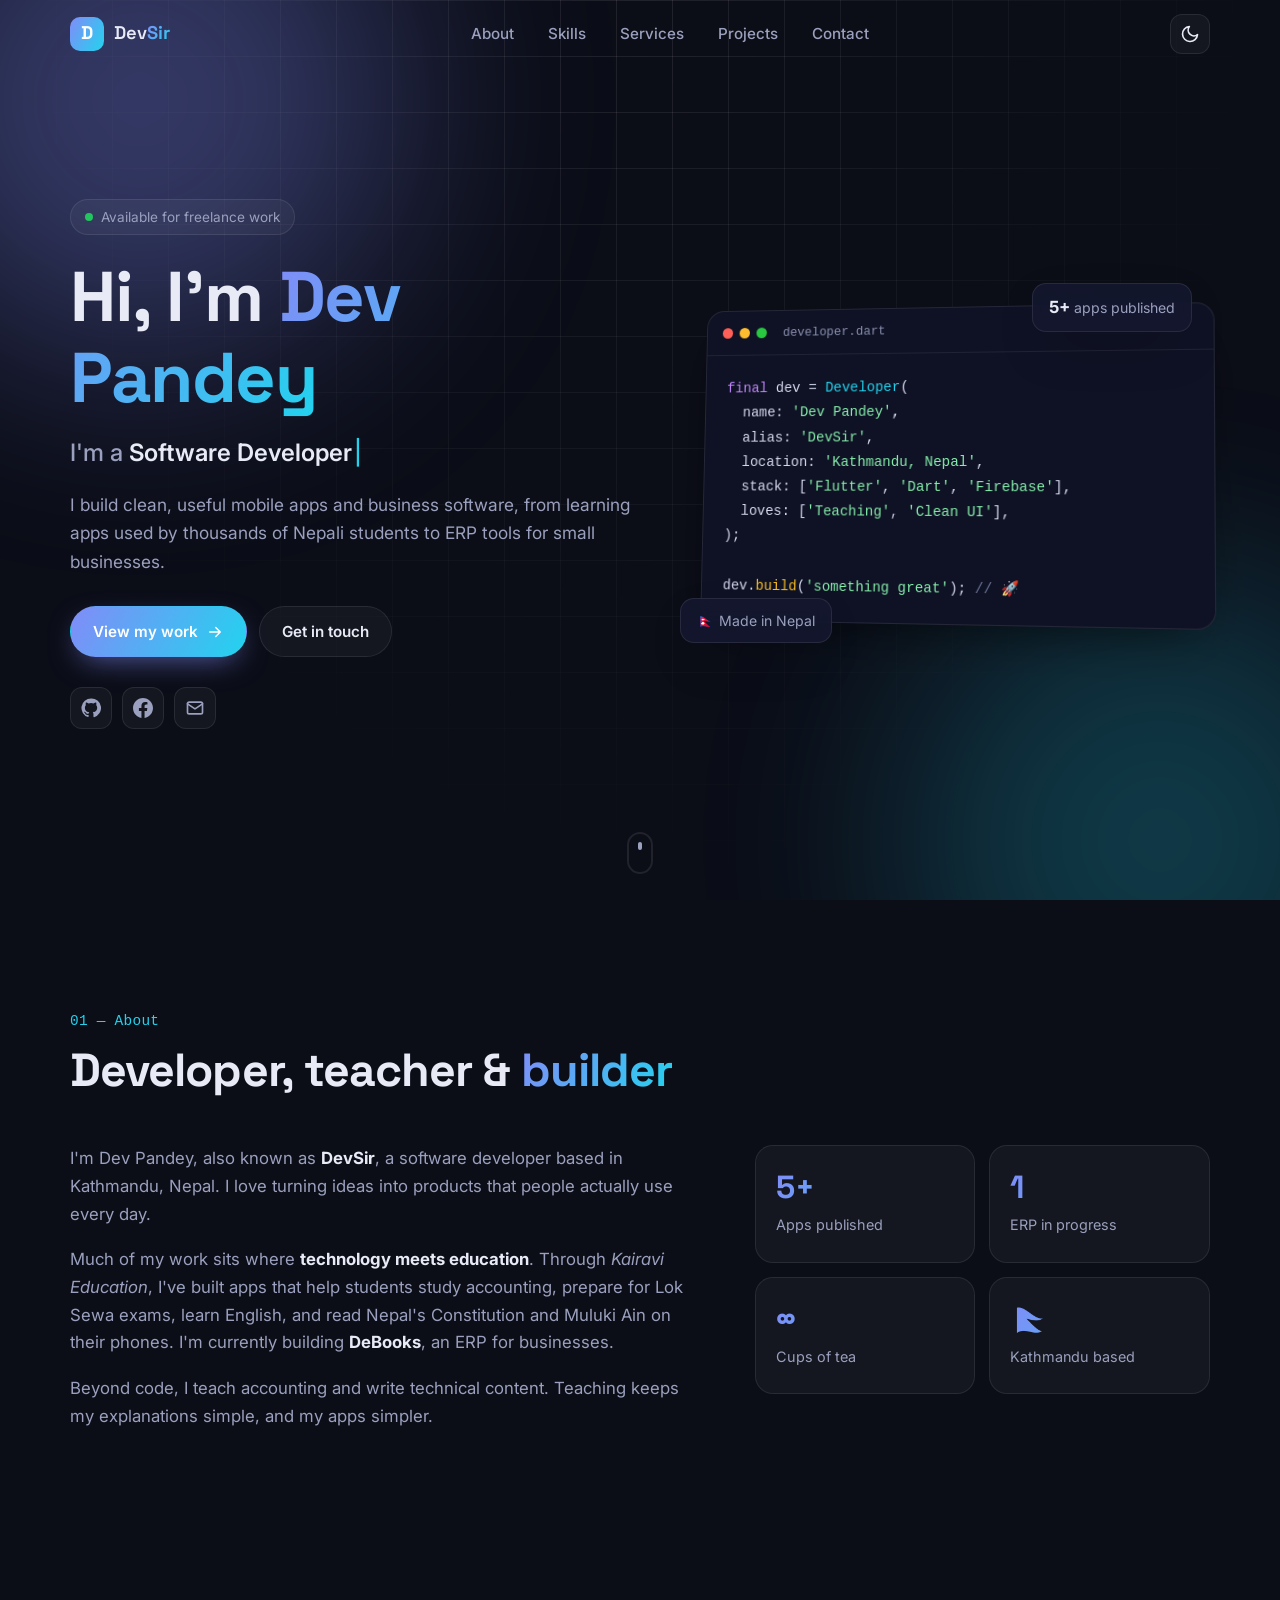
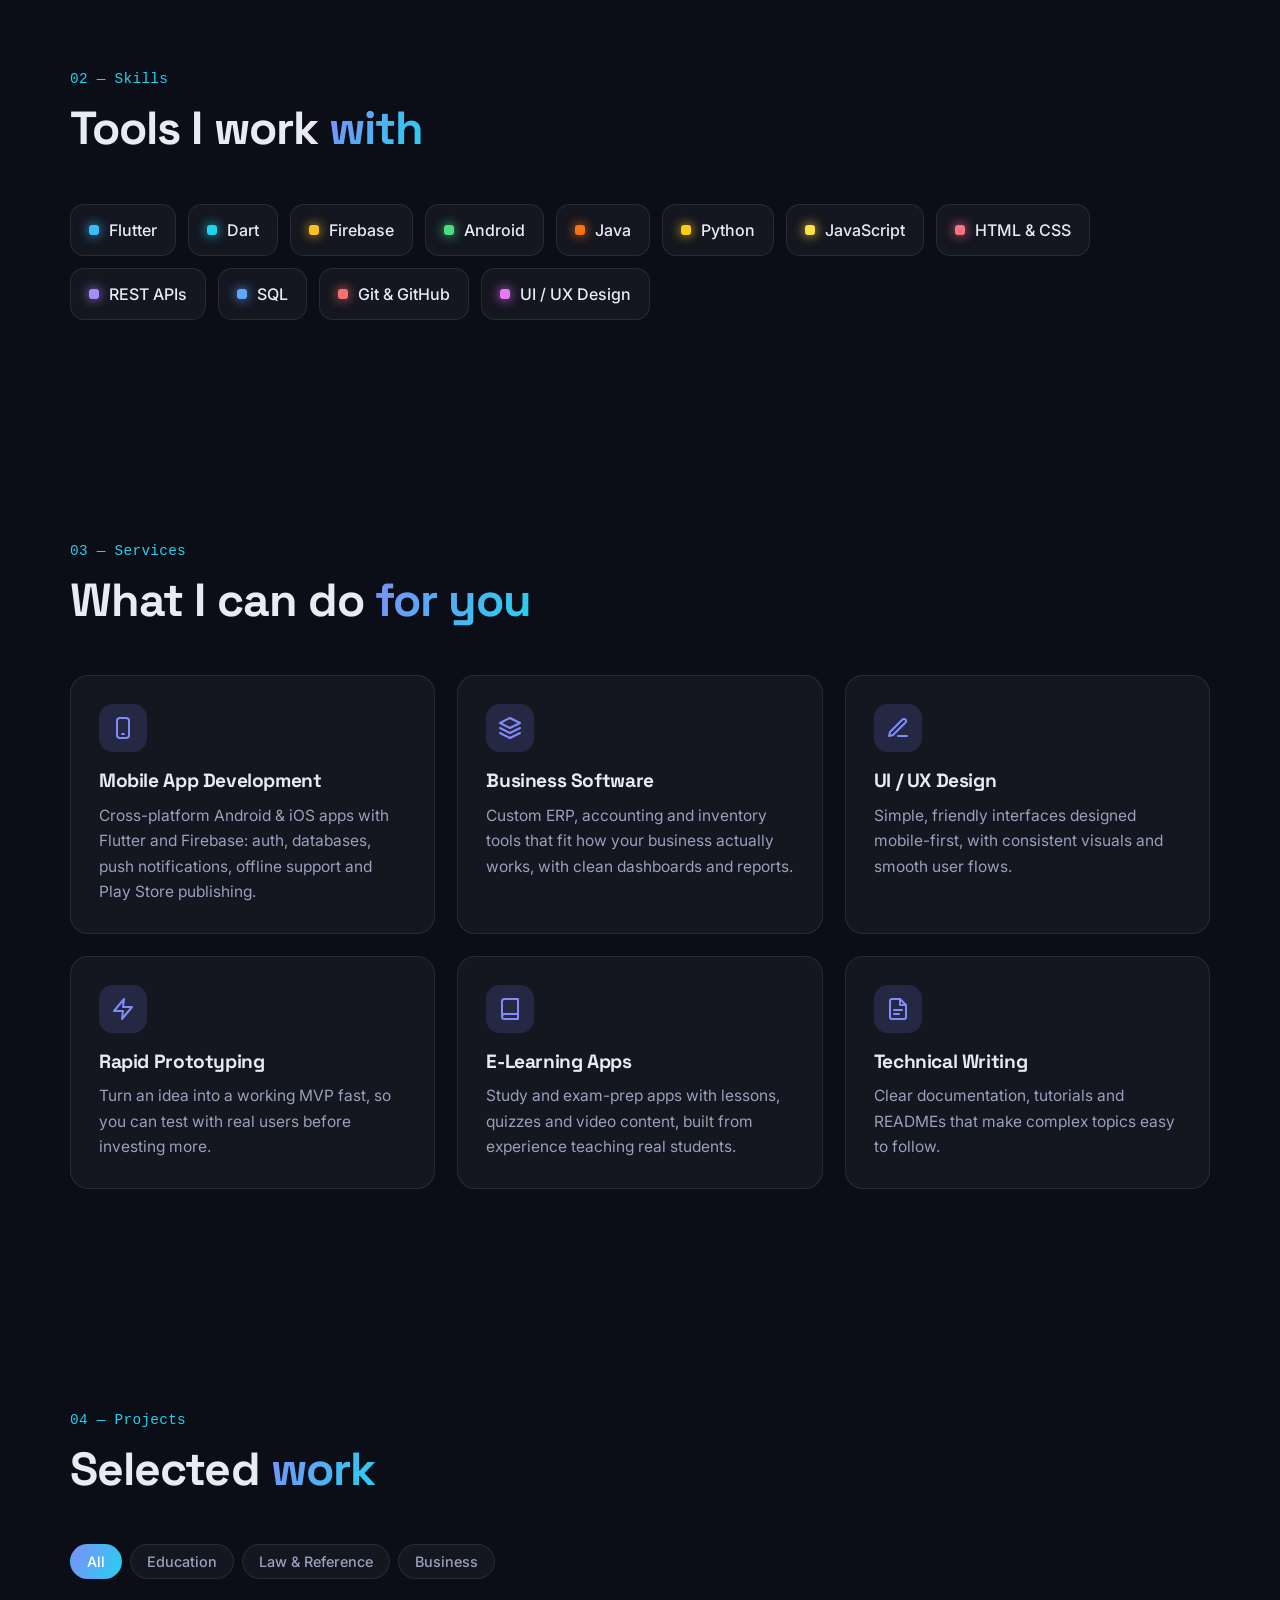
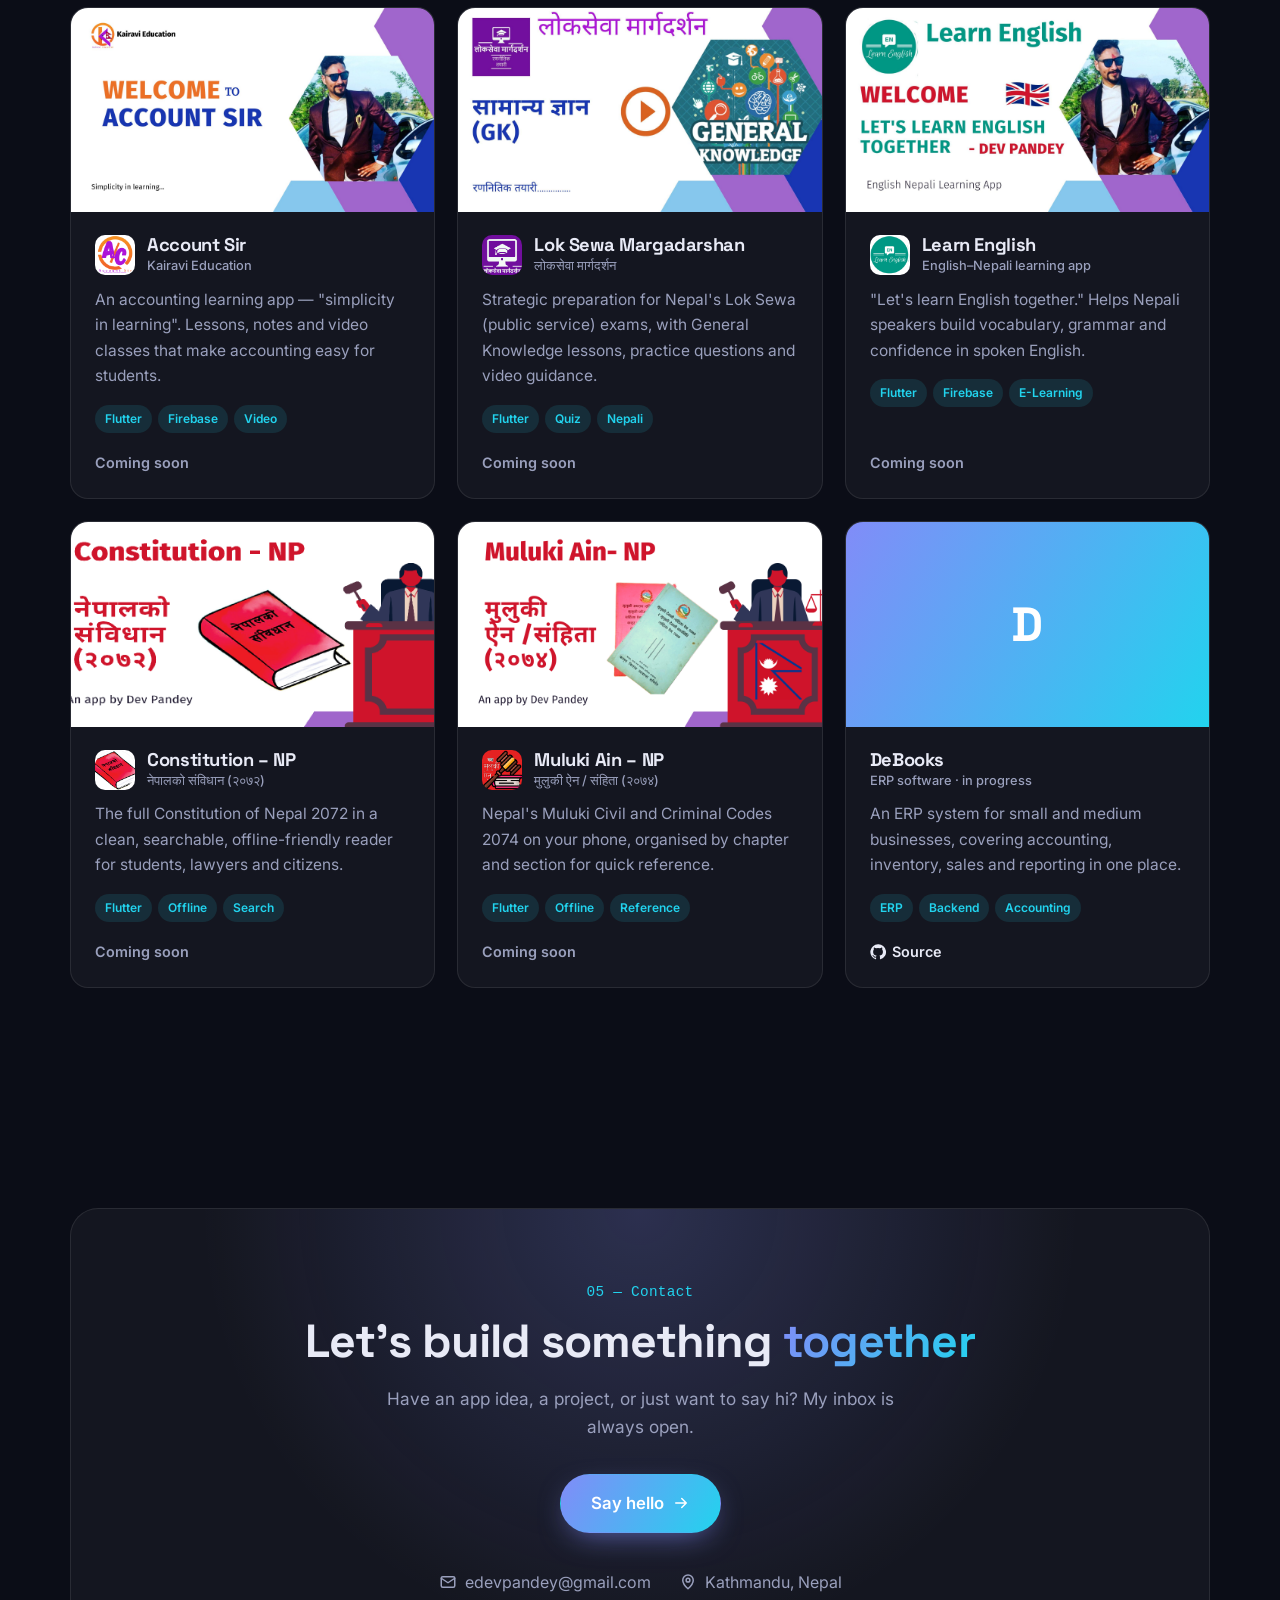
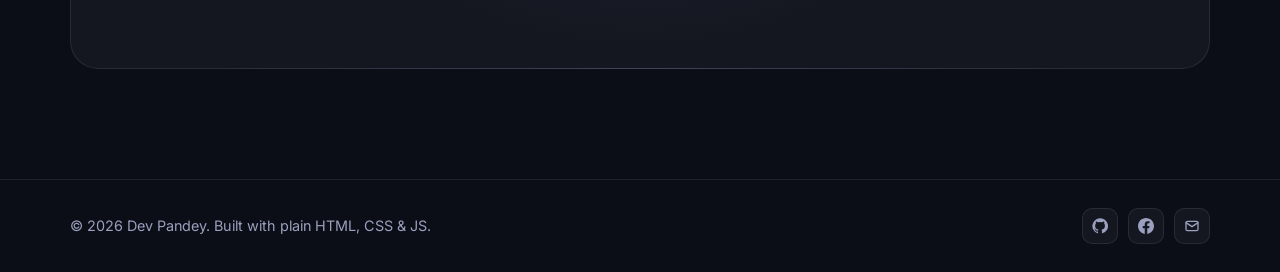
==== index.html @ 9f8f261c "Add portfolio website (plain HTML/CSS/JS) Co-Authored-By: Claude Opus 5.5 <noreply@anthropic.com>" ====
<!doctype html>
<html lang="en" data-theme="dark">
<head>
  <meta charset="utf-8" />
  <meta name="viewport" content="width=device-width, initial-scale=1" />
  <title>Dev Pandey — Software Developer</title>
  <meta name="description" content="Dev Pandey (DevSir) — software developer from Kathmandu, Nepal. Building mobile apps for Nepali learners and business software." />
  <meta name="author" content="Dev Pandey" />
  <meta name="theme-color" content="#0b0d17" />
  <meta property="og:type" content="website" />
  <meta property="og:title" content="Dev Pandey — Software Developer" />
  <meta property="og:description" content="Mobile apps, business software and learning tools built in Nepal." />
  <meta property="og:url" content="https://edevpandey.github.io/dev/" />
  <meta property="og:image" content="https://edevpandey.github.io/dev/assets/img/welcome_english.jpg" />
  <meta name="twitter:card" content="summary_large_image" />
  <link rel="icon" href="assets/img/favicon.svg" type="image/svg+xml" />
  <link rel="preconnect" href="https://fonts.googleapis.com" />
  <link rel="preconnect" href="https://fonts.gstatic.com" crossorigin />
  <link href="https://fonts.googleapis.com/css2?family=Inter:wght@400;500;600;700&family=Space+Grotesk:wght@500;600;700&display=swap" rel="stylesheet" />
  <link rel="stylesheet" href="css/style.css" />
  <script>
    document.documentElement.classList.add('js');
    try { var t = localStorage.getItem('theme'); if (t) document.documentElement.setAttribute('data-theme', t); } catch (e) {}
  </script>
</head>
<body>
  <div class="bg" aria-hidden="true"><span class="blob b1"></span><span class="blob b2"></span><span class="grid"></span></div>

  <header class="nav" id="nav">
    <div class="container nav-inner">
      <a href="#home" class="logo" aria-label="Home"><span class="logo-mark">D</span><span>Dev<b>Sir</b></span></a>
      <nav class="nav-links" id="navLinks" aria-label="Primary">
        <a href="#about">About</a>
        <a href="#skills">Skills</a>
        <a href="#services">Services</a>
        <a href="#projects">Projects</a>
        <a href="#contact">Contact</a>
      </nav>
      <div class="nav-actions">
        <button class="icon-btn" id="themeToggle" aria-label="Toggle colour theme">
          <svg class="i-sun" viewBox="0 0 24 24" width="20" height="20" fill="none" stroke="currentColor" stroke-width="2" stroke-linecap="round"><circle cx="12" cy="12" r="4"/><path d="M12 2v2M12 20v2M4.9 4.9l1.4 1.4M17.7 17.7l1.4 1.4M2 12h2M20 12h2M4.9 19.1l1.4-1.4M17.7 6.3l1.4-1.4"/></svg>
          <svg class="i-moon" viewBox="0 0 24 24" width="20" height="20" fill="none" stroke="currentColor" stroke-width="2" stroke-linecap="round" stroke-linejoin="round"><path d="M21 12.8A9 9 0 1 1 11.2 3a7 7 0 0 0 9.8 9.8z"/></svg>
        </button>
        <button class="icon-btn menu-btn" id="menuBtn" aria-label="Open menu" aria-expanded="false" aria-controls="navLinks">
          <span></span><span></span><span></span>
        </button>
      </div>
    </div>
  </header>

  <main>
    <!-- HERO -->
    <section class="hero" id="home">
      <div class="container hero-inner">
        <div class="hero-text">
          <p class="eyebrow"><span class="dot"></span> Available for freelance work</p>
          <h1>Hi, I'm <span class="grad">Dev Pandey</span></h1>
          <p class="role">I'm a <span id="typed" class="typed"></span><span class="caret" aria-hidden="true">|</span></p>
          <p class="lead">I build clean, useful mobile apps and business software, from learning apps used by thousands of Nepali students to ERP tools for small businesses.</p>
          <div class="cta">
            <a href="#projects" class="btn btn-primary">View my work
              <svg viewBox="0 0 24 24" width="18" height="18" fill="none" stroke="currentColor" stroke-width="2" stroke-linecap="round" stroke-linejoin="round"><path d="M5 12h14M13 6l6 6-6 6"/></svg>
            </a>
            <a href="#contact" class="btn btn-ghost">Get in touch</a>
          </div>
          <div class="socials" id="heroSocials"></div>
        </div>

        <div class="hero-card reveal" aria-hidden="true">
          <div class="code-window">
            <div class="code-bar"><i></i><i></i><i></i><span>developer.dart</span></div>
<pre><code><span class="k">final</span> dev = <span class="t">Developer</span>(
  name: <span class="s">'Dev Pandey'</span>,
  alias: <span class="s">'DevSir'</span>,
  location: <span class="s">'Kathmandu, Nepal'</span>,
  stack: [<span class="s">'Flutter'</span>, <span class="s">'Dart'</span>, <span class="s">'Firebase'</span>],
  loves: [<span class="s">'Teaching'</span>, <span class="s">'Clean UI'</span>],
);

dev.<span class="f">build</span>(<span class="s">'something great'</span>); <span class="c">// 🚀</span></code></pre>
          </div>
          <div class="float-chip fc1"><b>5+</b> apps published</div>
          <div class="float-chip fc2">🇳🇵 Made in Nepal</div>
        </div>
      </div>
      <a href="#about" class="scroll-hint" aria-label="Scroll to About"><span></span></a>
    </section>

    <!-- ABOUT -->
    <section class="section" id="about">
      <div class="container about">
        <div class="section-head reveal">
          <p class="kicker">01 — About</p>
          <h2>Developer, teacher &amp; <span class="grad">builder</span></h2>
        </div>
        <div class="about-grid">
          <div class="about-text reveal">
            <p>I'm Dev Pandey, also known as <strong>DevSir</strong>, a software developer based in Kathmandu, Nepal. I love turning ideas into products that people actually use every day.</p>
            <p>Much of my work sits where <strong>technology meets education</strong>. Through <em>Kairavi Education</em>, I've built apps that help students study accounting, prepare for Lok Sewa exams, learn English, and read Nepal's Constitution and Muluki Ain on their phones. I'm currently building <strong>DeBooks</strong>, an ERP for businesses.</p>
            <p>Beyond code, I teach accounting and write technical content. Teaching keeps my explanations simple, and my apps simpler.</p>
          </div>
          <div class="stats reveal">
            <div class="stat"><b>5+</b><span>Apps published</span></div>
            <div class="stat"><b>1</b><span>ERP in progress</span></div>
            <div class="stat"><b>∞</b><span>Cups of tea</span></div>
            <div class="stat"><b>🇳🇵</b><span>Kathmandu based</span></div>
          </div>
        </div>
      </div>
    </section>

    <!-- SKILLS -->
    <section class="section" id="skills">
      <div class="container">
        <div class="section-head reveal">
          <p class="kicker">02 — Skills</p>
          <h2>Tools I work <span class="grad">with</span></h2>
        </div>
        <div class="skills reveal" id="skillsList"></div>
      </div>
    </section>

    <!-- SERVICES -->
    <section class="section" id="services">
      <div class="container">
        <div class="section-head reveal">
          <p class="kicker">03 — Services</p>
          <h2>What I can do <span class="grad">for you</span></h2>
        </div>
        <div class="cards cards-3" id="servicesList"></div>
      </div>
    </section>

    <!-- PROJECTS -->
    <section class="section" id="projects">
      <div class="container">
        <div class="section-head reveal">
          <p class="kicker">04 — Projects</p>
          <h2>Selected <span class="grad">work</span></h2>
        </div>
        <div class="filters reveal" id="filters" role="tablist" aria-label="Filter projects"></div>
        <div class="cards cards-projects" id="projectsList"></div>
      </div>
    </section>

    <!-- CONTACT -->
    <section class="section" id="contact">
      <div class="container">
        <div class="contact-card reveal">
          <p class="kicker">05 — Contact</p>
          <h2>Let's build something <span class="grad">together</span></h2>
          <p class="lead">Have an app idea, a project, or just want to say hi? My inbox is always open.</p>
          <a class="btn btn-primary btn-lg" id="mailBtn" href="#">Say hello
            <svg viewBox="0 0 24 24" width="18" height="18" fill="none" stroke="currentColor" stroke-width="2" stroke-linecap="round" stroke-linejoin="round"><path d="M5 12h14M13 6l6 6-6 6"/></svg>
          </a>
          <div class="contact-meta" id="contactMeta"></div>
        </div>
      </div>
    </section>
  </main>

  <footer class="footer">
    <div class="container footer-inner">
      <p>© <span id="year"></span> Dev Pandey. Built with plain HTML, CSS &amp; JS.</p>
      <div class="socials small" id="footerSocials"></div>
    </div>
  </footer>

  <script src="js/main.js"></script>
</body>
</html>
---- css/style.css ----
/* ============ Theme tokens ============ */
:root {
  --bg: #0b0d17;
  --bg-2: #11142a;
  --surface: rgba(255, 255, 255, 0.04);
  --surface-2: rgba(255, 255, 255, 0.07);
  --border: rgba(255, 255, 255, 0.09);
  --text: #e8eaf6;
  --muted: #9aa0bd;
  --accent-1: #818cf8;
  --accent-2: #22d3ee;
  --accent-3: #c084fc;
  --grad: linear-gradient(120deg, var(--accent-1), var(--accent-2));
  --shadow: 0 20px 50px -20px rgba(0, 0, 0, 0.6);
  --radius: 18px;
  --nav-h: 68px;
  --code-bg: #0f1224;
  color-scheme: dark;
}
:root[data-theme="light"] {
  --bg: #f6f7fb;
  --bg-2: #ffffff;
  --surface: rgba(255, 255, 255, 0.75);
  --surface-2: #ffffff;
  --border: rgba(15, 23, 42, 0.09);
  --text: #141729;
  --muted: #5b6180;
  --accent-1: #5b5bf0;
  --accent-2: #0891b2;
  --accent-3: #9333ea;
  --shadow: 0 20px 45px -25px rgba(30, 41, 99, 0.35);
  --code-bg: #141729;
  color-scheme: light;
}

/* ============ Base ============ */
*, *::before, *::after { box-sizing: border-box; }
html { scroll-behavior: smooth; scroll-padding-top: var(--nav-h); }
body {
  margin: 0;
  font-family: "Inter", system-ui, -apple-system, "Segoe UI", sans-serif;
  background: var(--bg);
  color: var(--text);
  line-height: 1.65;
  -webkit-font-smoothing: antialiased;
  overflow-x: hidden;
  transition: background-color .3s, color .3s;
}
h1, h2, h3 { font-family: "Space Grotesk", "Inter", sans-serif; line-height: 1.15; margin: 0; letter-spacing: -0.02em; }
a { color: inherit; text-decoration: none; }
img { max-width: 100%; display: block; }
:focus-visible { outline: 2px solid var(--accent-2); outline-offset: 3px; border-radius: 6px; }
.container { width: min(1140px, 100% - 32px); margin-inline: auto; }
.grad { background: var(--grad); -webkit-background-clip: text; background-clip: text; color: transparent; }

/* ============ Background ============ */
.bg { position: fixed; inset: 0; z-index: -1; overflow: hidden; pointer-events: none; }
.blob { position: absolute; width: 520px; height: 520px; border-radius: 50%; filter: blur(110px); opacity: .35; animation: float 18s ease-in-out infinite alternate; }
.b1 { background: var(--accent-1); top: -160px; left: -120px; }
.b2 { background: var(--accent-2); bottom: -200px; right: -140px; animation-delay: -9s; opacity: .22; }
:root[data-theme="light"] .blob { opacity: .18; }
.grid {
  position: absolute; inset: 0;
  background-image: linear-gradient(var(--border) 1px, transparent 1px), linear-gradient(90deg, var(--border) 1px, transparent 1px);
  background-size: 56px 56px;
  mask-image: radial-gradient(ellipse at 50% 0%, #000 0%, transparent 70%);
  -webkit-mask-image: radial-gradient(ellipse at 50% 0%, #000 0%, transparent 70%);
}
@keyframes float { to { transform: translate(120px, 80px) scale(1.15); } }

/* ============ Nav ============ */
.nav { position: fixed; inset: 0 0 auto; height: var(--nav-h); z-index: 50; transition: background .3s, border-color .3s, backdrop-filter .3s; border-bottom: 1px solid transparent; }
.nav.scrolled { background: color-mix(in srgb, var(--bg) 78%, transparent); backdrop-filter: blur(14px); -webkit-backdrop-filter: blur(14px); border-color: var(--border); }
.nav-inner { height: 100%; display: flex; align-items: center; justify-content: space-between; gap: 16px; }
.logo { display: flex; align-items: center; gap: 10px; font-family: "Space Grotesk", sans-serif; font-weight: 600; font-size: 1.15rem; }
.logo b { background: var(--grad); -webkit-background-clip: text; background-clip: text; color: transparent; }
.logo-mark { width: 34px; height: 34px; border-radius: 10px; display: grid; place-items: center; background: var(--grad); color: #fff; font-weight: 700; }
.nav-links { display: flex; gap: 6px; }
.nav-links a { padding: 8px 14px; border-radius: 999px; color: var(--muted); font-weight: 500; font-size: .95rem; transition: color .2s, background .2s; }
.nav-links a:hover, .nav-links a.active { color: var(--text); background: var(--surface-2); }
.nav-actions { display: flex; gap: 8px; align-items: center; }
.icon-btn { width: 40px; height: 40px; border-radius: 12px; border: 1px solid var(--border); background: var(--surface); color: var(--text); display: grid; place-items: center; cursor: pointer; transition: background .2s, transform .2s; }
.icon-btn:hover { background: var(--surface-2); transform: translateY(-1px); }
.i-sun { display: none; }
:root[data-theme="light"] .i-sun { display: block; }
:root[data-theme="light"] .i-moon { display: none; }
.menu-btn { display: none; gap: 4px; align-content: center; }
.menu-btn span { width: 18px; height: 2px; background: currentColor; border-radius: 2px; transition: transform .3s, opacity .3s; }
.menu-btn[aria-expanded="true"] span:nth-child(1) { transform: translateY(6px) rotate(45deg); }
.menu-btn[aria-expanded="true"] span:nth-child(2) { opacity: 0; }
.menu-btn[aria-expanded="true"] span:nth-child(3) { transform: translateY(-6px) rotate(-45deg); }

/* ============ Buttons ============ */
.btn { display: inline-flex; align-items: center; gap: 8px; padding: 12px 22px; border-radius: 999px; font-weight: 600; font-size: .95rem; transition: transform .2s, box-shadow .2s, background .2s; border: 1px solid transparent; }
.btn-primary { background: var(--grad); color: #fff; box-shadow: 0 10px 30px -10px color-mix(in srgb, var(--accent-1) 70%, transparent); }
.btn-primary:hover { transform: translateY(-2px); box-shadow: 0 16px 36px -12px color-mix(in srgb, var(--accent-2) 70%, transparent); }
.btn-ghost { border-color: var(--border); background: var(--surface); }
.btn-ghost:hover { background: var(--surface-2); transform: translateY(-2px); }
.btn-lg { padding: 15px 30px; font-size: 1.05rem; }
.btn svg { transition: transform .2s; }
.btn:hover svg { transform: translateX(3px); }

/* ============ Hero ============ */
.hero { min-height: min(100vh, 920px); min-height: min(100svh, 920px); display: flex; align-items: center; padding: calc(var(--nav-h) + 40px) 0 80px; position: relative; }
.hero-inner > * { min-width: 0; }
.hero-inner { display: grid; grid-template-columns: minmax(0, 1.1fr) minmax(0, 1fr); gap: 56px; align-items: center; }
.eyebrow { display: inline-flex; align-items: center; gap: 8px; padding: 6px 14px; border: 1px solid var(--border); background: var(--surface); border-radius: 999px; font-size: .85rem; color: var(--muted); margin: 0 0 22px; }
.dot { width: 8px; height: 8px; border-radius: 50%; background: #22c55e; box-shadow: 0 0 0 0 rgba(34,197,94,.6); animation: pulse 2s infinite; }
@keyframes pulse { 70% { box-shadow: 0 0 0 10px rgba(34,197,94,0); } 100% { box-shadow: 0 0 0 0 rgba(34,197,94,0); } }
.hero h1 { font-size: clamp(2.5rem, 6vw, 4.4rem); }
.role { font-size: clamp(1.15rem, 2.4vw, 1.5rem); color: var(--muted); margin: 14px 0 18px; font-weight: 500; min-height: 1.6em; }
.typed { color: var(--text); font-weight: 600; }
.caret { color: var(--accent-2); animation: blink 1s steps(1) infinite; margin-left: 2px; }
@keyframes blink { 50% { opacity: 0; } }
.lead { color: var(--muted); font-size: 1.08rem; max-width: 560px; margin: 0 0 30px; }
.cta { display: flex; flex-wrap: wrap; gap: 12px; margin-bottom: 30px; }
.socials { display: flex; gap: 10px; }
.socials a { width: 42px; height: 42px; border-radius: 12px; display: grid; place-items: center; border: 1px solid var(--border); background: var(--surface); color: var(--muted); transition: color .2s, transform .2s, border-color .2s; }
.socials a:hover { color: var(--text); transform: translateY(-3px); border-color: var(--accent-1); }
.socials.small a { width: 36px; height: 36px; border-radius: 10px; }

.hero-card { position: relative; }
.code-window { background: var(--code-bg); border: 1px solid var(--border); border-radius: var(--radius); box-shadow: var(--shadow); overflow: hidden; transform: perspective(1200px) rotateY(-8deg) rotateX(4deg); transition: transform .5s; }
.hero-card:hover .code-window { transform: none; }
.code-bar { display: flex; align-items: center; gap: 7px; padding: 12px 16px; border-bottom: 1px solid rgba(255,255,255,.07); }
.code-bar i { width: 11px; height: 11px; border-radius: 50%; background: #ff5f57; }
.code-bar i:nth-child(2) { background: #febc2e; }
.code-bar i:nth-child(3) { background: #28c840; }
.code-bar span { margin-left: 10px; font-size: .8rem; color: #8b90b0; font-family: ui-monospace, monospace; }
.code-window pre { margin: 0; padding: 22px; overflow-x: auto; font: 500 .9rem/1.75 ui-monospace, "Cascadia Code", Consolas, monospace; color: #d7daf0; }
.code-window .k { color: #c084fc; } .code-window .t { color: #22d3ee; } .code-window .s { color: #86efac; } .code-window .f { color: #fbbf24; } .code-window .c { color: #6b7194; }
.float-chip { position: absolute; padding: 10px 16px; border-radius: 14px; background: var(--surface-2); border: 1px solid var(--border); backdrop-filter: blur(12px); -webkit-backdrop-filter: blur(12px); box-shadow: var(--shadow); font-size: .88rem; color: var(--muted); animation: bob 5s ease-in-out infinite; }
.float-chip b { color: var(--text); font-size: 1.05rem; }
:root:not([data-theme="light"]) .float-chip { background: rgba(20, 24, 48, .85); }
.fc1 { top: -22px; right: 18px; }
.fc2 { bottom: -20px; left: -14px; animation-delay: -2.5s; }
@keyframes bob { 50% { transform: translateY(-8px); } }
.scroll-hint { position: absolute; bottom: 26px; left: 50%; transform: translateX(-50%); width: 26px; height: 42px; border: 2px solid var(--border); border-radius: 14px; }
.scroll-hint span { position: absolute; top: 8px; left: 50%; width: 4px; height: 8px; margin-left: -2px; border-radius: 2px; background: var(--muted); animation: scroll 1.8s infinite; }
@keyframes scroll { 0% { opacity: 0; transform: translateY(0); } 40% { opacity: 1; } 100% { opacity: 0; transform: translateY(14px); } }

/* ============ Sections ============ */
.section { padding: 110px 0; }
.section-head { margin-bottom: 48px; }
.kicker { font-family: ui-monospace, monospace; color: var(--accent-2); font-size: .9rem; margin: 0 0 10px; letter-spacing: .02em; }
.section h2 { font-size: clamp(2rem, 4vw, 2.9rem); }

.about-grid { display: grid; grid-template-columns: 1.4fr 1fr; gap: 48px; align-items: start; }
.about-text p { color: var(--muted); font-size: 1.05rem; margin: 0 0 18px; }
.about-text strong { color: var(--text); }
.stats { display: grid; grid-template-columns: 1fr 1fr; gap: 14px; }
.stat { padding: 24px 20px; border-radius: var(--radius); background: var(--surface); border: 1px solid var(--border); }
.stat b { display: block; font-family: "Space Grotesk", sans-serif; font-size: 2rem; line-height: 1.1; margin-bottom: 6px; background: var(--grad); -webkit-background-clip: text; background-clip: text; color: transparent; }
.stat span { color: var(--muted); font-size: .9rem; }

.skills { display: flex; flex-wrap: wrap; gap: 12px; }
.skill { display: inline-flex; align-items: center; gap: 10px; padding: 12px 18px; border-radius: 14px; background: var(--surface); border: 1px solid var(--border); font-weight: 500; transition: transform .2s, border-color .2s, background .2s; }
.skill:hover { transform: translateY(-3px); border-color: var(--accent-1); background: var(--surface-2); }
.skill i { width: 10px; height: 10px; border-radius: 3px; background: var(--c, var(--accent-1)); box-shadow: 0 0 12px var(--c, var(--accent-1)); }

/* ============ Cards ============ */
.cards { display: grid; gap: 22px; }
.cards-3 { grid-template-columns: repeat(3, 1fr); }
.card { position: relative; padding: 28px; border-radius: var(--radius); background: var(--surface); border: 1px solid var(--border); transition: transform .3s, border-color .3s, box-shadow .3s; overflow: hidden; }
.card::before { content: ""; position: absolute; inset: 0; border-radius: inherit; padding: 1px; background: var(--grad); -webkit-mask: linear-gradient(#000 0 0) content-box, linear-gradient(#000 0 0); -webkit-mask-composite: xor; mask-composite: exclude; opacity: 0; transition: opacity .3s; pointer-events: none; }
.card:hover { transform: translateY(-6px); box-shadow: var(--shadow); }
.card:hover::before { opacity: 1; }
.svc-icon { width: 48px; height: 48px; border-radius: 14px; display: grid; place-items: center; background: color-mix(in srgb, var(--accent-1) 16%, transparent); color: var(--accent-1); margin-bottom: 18px; }
.card h3 { font-size: 1.2rem; margin-bottom: 10px; }
.card p { color: var(--muted); margin: 0; font-size: .97rem; }

.filters { display: flex; flex-wrap: wrap; gap: 8px; margin-bottom: 28px; }
.filter { padding: 8px 16px; border-radius: 999px; border: 1px solid var(--border); background: var(--surface); color: var(--muted); font: 500 .9rem "Inter", sans-serif; cursor: pointer; transition: all .2s; }
.filter:hover { color: var(--text); }
.filter.active { background: var(--grad); color: #fff; border-color: transparent; }

.cards-projects { grid-template-columns: repeat(3, 1fr); }
.project { padding: 0; display: flex; flex-direction: column; }
.project.hide { display: none; }
.p-media { aspect-ratio: 16 / 9; overflow: hidden; background: var(--bg-2); position: relative; }
.p-media img { width: 100%; height: 100%; object-fit: cover; transition: transform .6s; }
.project:hover .p-media img { transform: scale(1.06); }
.p-fallback { width: 100%; height: 100%; display: grid; place-items: center; background: var(--grad); color: #fff; font: 700 3rem "Space Grotesk", sans-serif; }
.p-body { padding: 22px 24px 24px; display: flex; flex-direction: column; flex: 1; }
.p-title { display: flex; align-items: center; gap: 12px; margin-bottom: 10px; }
.p-title img { width: 40px; height: 40px; border-radius: 10px; object-fit: cover; background: #fff; }
.p-title h3 { margin: 0; font-size: 1.15rem; }
.p-title small { display: block; color: var(--muted); font-size: .8rem; font-family: "Inter", sans-serif; font-weight: 500; }
.tags { display: flex; flex-wrap: wrap; gap: 6px; margin: 16px 0 18px; }
.tag { font-size: .75rem; padding: 4px 10px; border-radius: 999px; background: color-mix(in srgb, var(--accent-2) 12%, transparent); color: var(--accent-2); font-weight: 600; }
.p-links { margin-top: auto; display: flex; gap: 16px; }
.p-links a { display: inline-flex; align-items: center; gap: 6px; font-weight: 600; font-size: .9rem; color: var(--text); }
.p-links a:hover { color: var(--accent-2); }
.p-links a.disabled { color: var(--muted); pointer-events: none; }

/* ============ Contact ============ */
.contact-card { text-align: center; padding: 72px 32px; border-radius: 28px; background: radial-gradient(circle at 50% 0%, color-mix(in srgb, var(--accent-1) 22%, transparent), transparent 60%), var(--surface); border: 1px solid var(--border); }
.contact-card .lead { margin: 16px auto 32px; }
.contact-meta { display: flex; flex-wrap: wrap; justify-content: center; gap: 12px 28px; margin-top: 36px; color: var(--muted); }
.contact-meta a, .contact-meta span { display: inline-flex; align-items: center; gap: 8px; }
.contact-meta a:hover { color: var(--text); }

/* ============ Footer ============ */
.footer { border-top: 1px solid var(--border); padding: 28px 0; }
.footer-inner { display: flex; justify-content: space-between; align-items: center; gap: 16px; flex-wrap: wrap; }
.footer p { margin: 0; color: var(--muted); font-size: .9rem; }

/* ============ Reveal ============ */
.js .reveal { opacity: 0; transform: translateY(26px); transition: opacity .8s ease, transform .8s ease; }
.js .reveal.in { opacity: 1; transform: none; }

/* ============ Responsive ============ */
@media (max-width: 980px) {
  .hero-inner { grid-template-columns: 1fr; gap: 64px; }
  .hero-card { max-width: 560px; }
  .code-window { transform: none; }
  .about-grid { grid-template-columns: 1fr; }
  .cards-3, .cards-projects { grid-template-columns: repeat(2, 1fr); }
}
@media (max-width: 760px) {
  .menu-btn { display: grid; }
  .nav-links { position: fixed; top: var(--nav-h); left: 0; right: 0; flex-direction: column; padding: 12px 16px 20px; background: color-mix(in srgb, var(--bg) 96%, transparent); backdrop-filter: blur(14px); -webkit-backdrop-filter: blur(14px); border-bottom: 1px solid var(--border); transform: translateY(-120%); opacity: 0; transition: transform .35s, opacity .35s; pointer-events: none; }
  .nav-links.open { transform: none; opacity: 1; pointer-events: auto; }
  .nav-links a { padding: 12px 14px; border-radius: 12px; }
  .section { padding: 80px 0; }
  .cards-3, .cards-projects { grid-template-columns: 1fr; }
  .code-window pre { font-size: .78rem; padding: 16px; }
  .fc1 { right: 8px; } .fc2 { left: 8px; }
  .scroll-hint { display: none; }
  .contact-card { padding: 52px 20px; }
  .footer-inner { flex-direction: column; text-align: center; }
}

@media (prefers-reduced-motion: reduce) {
  *, *::before, *::after { animation: none !important; transition: none !important; }
  html { scroll-behavior: auto; }
  .js .reveal { opacity: 1; transform: none; }
}
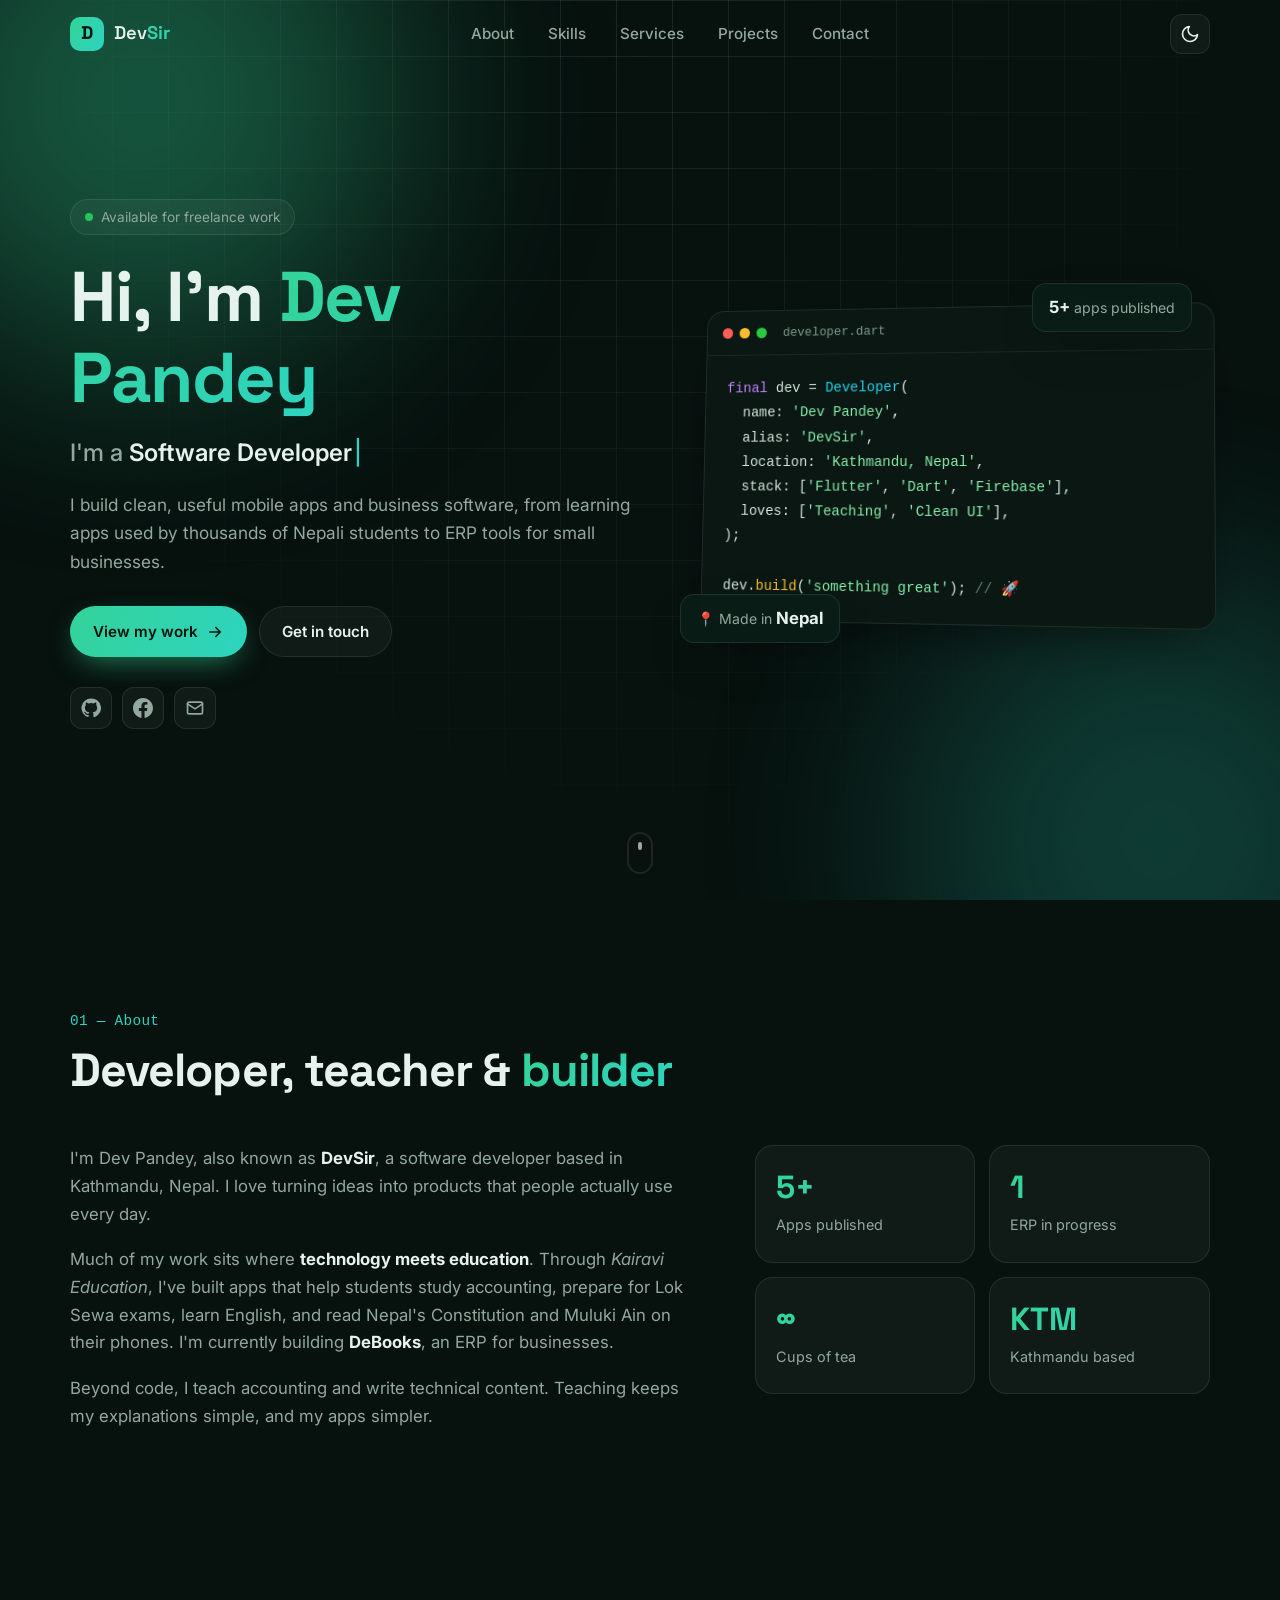
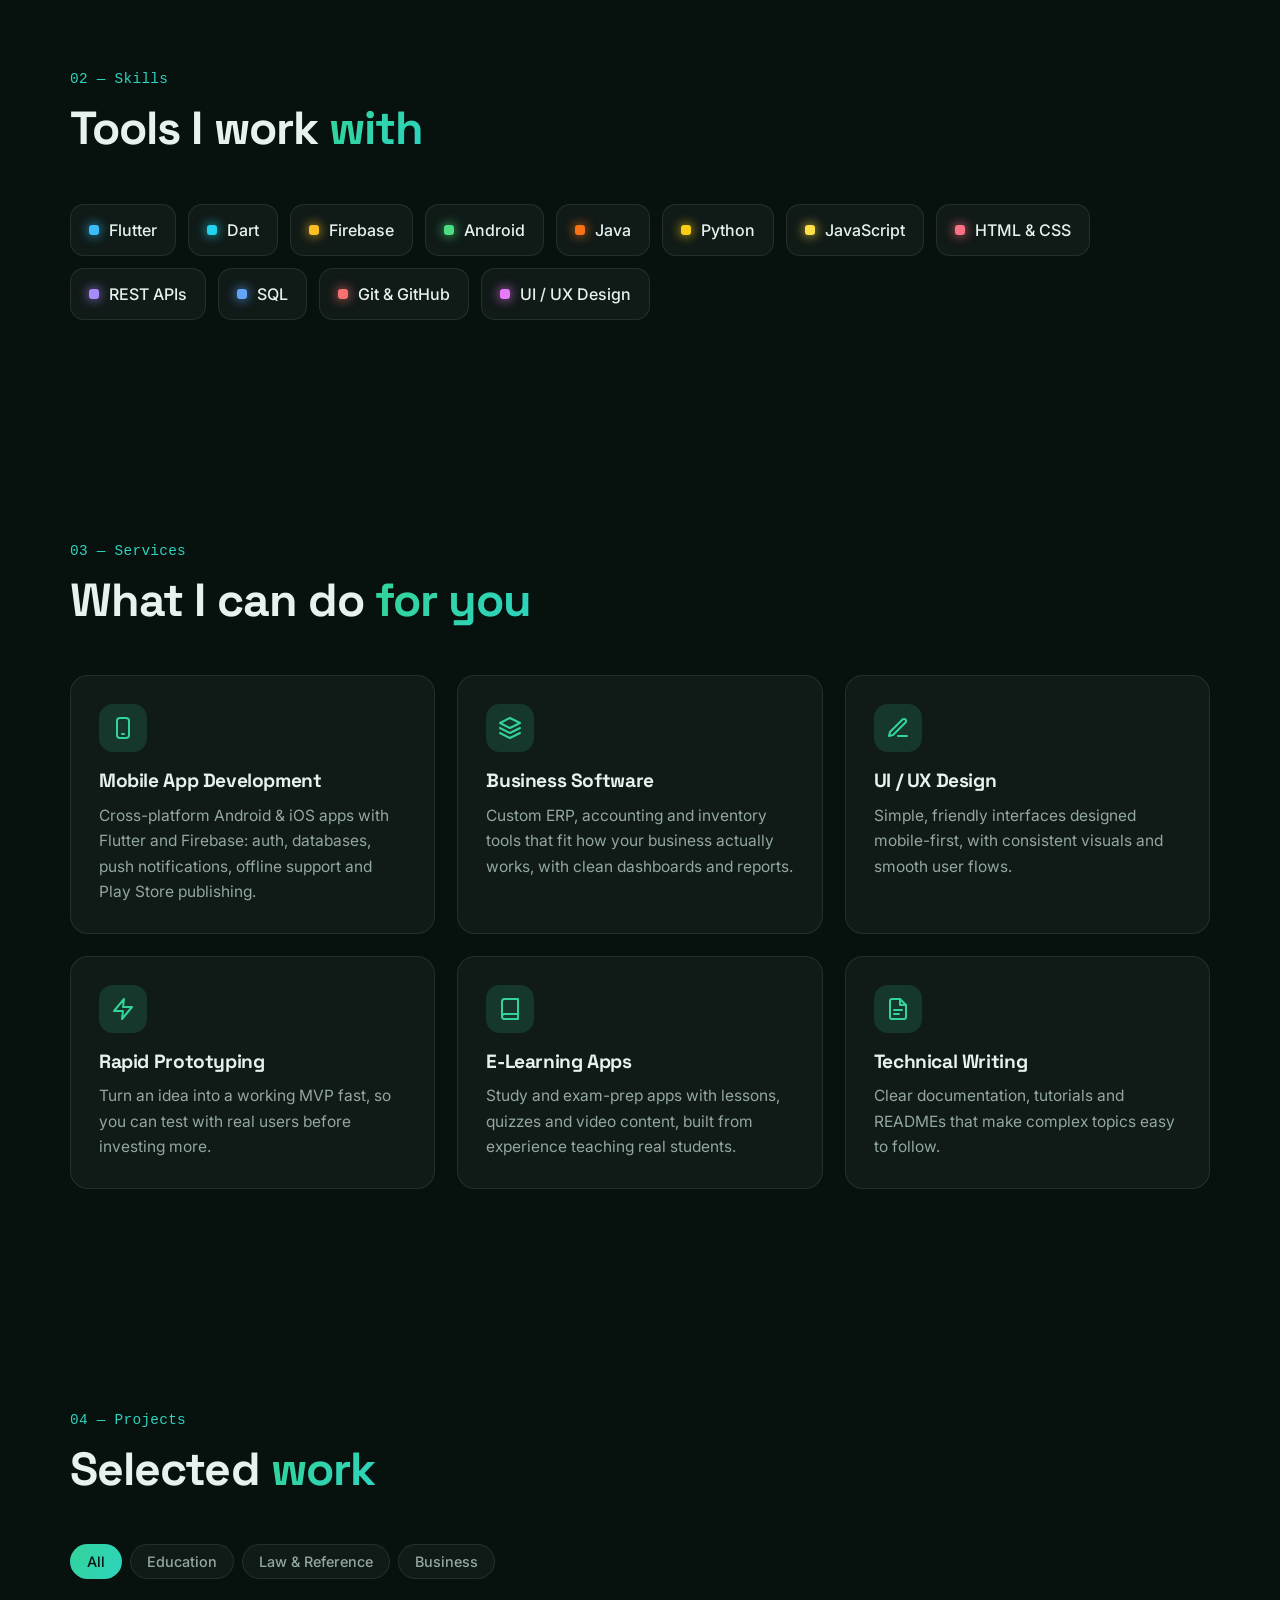
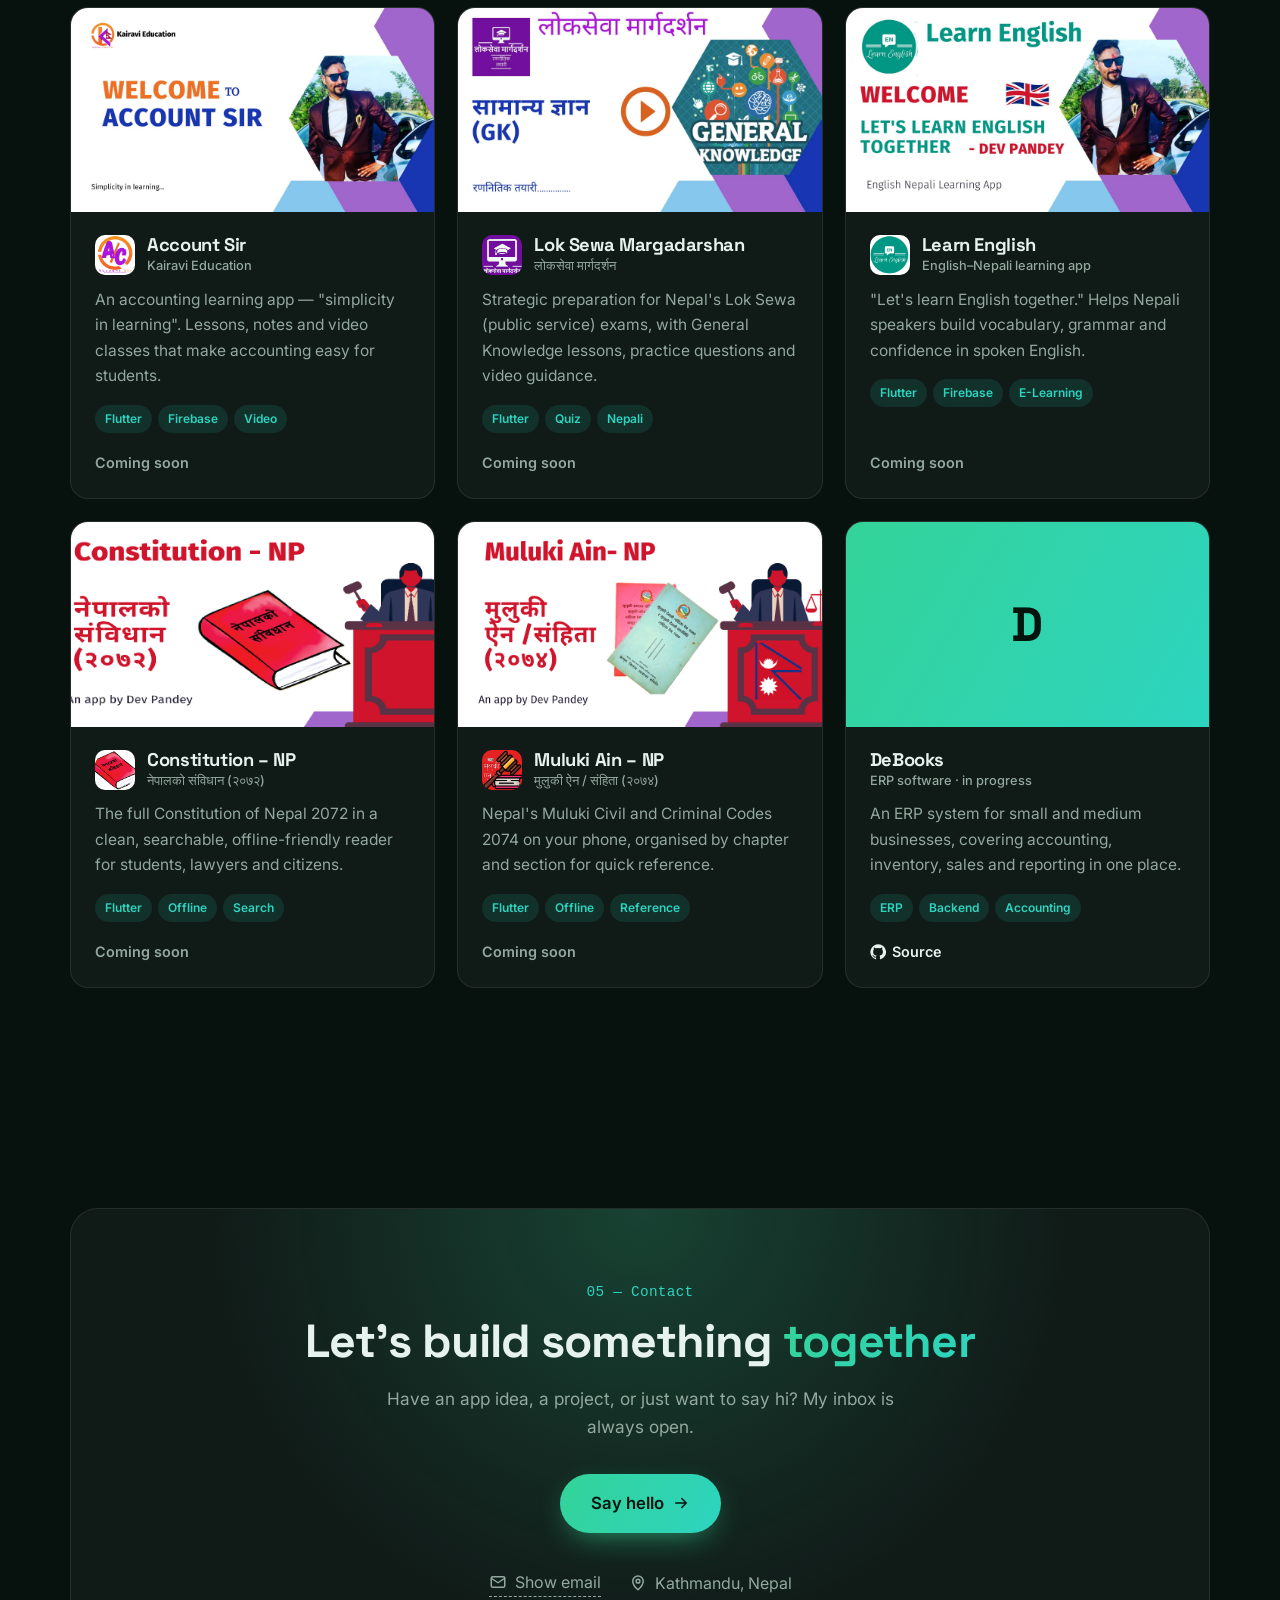
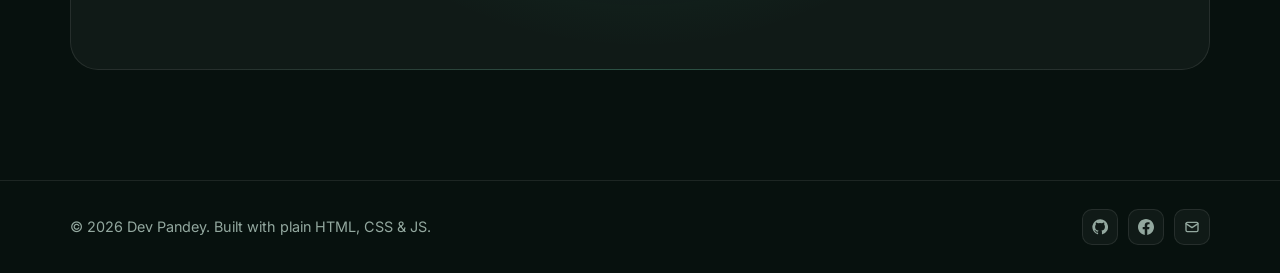
==== commit 277705fb: "Switch theme to emerald/teal green; replace flag emoji Co-Authored-By: Claude Opus 5.5 <noreply@anth" ====
--- a/index.html
+++ b/index.html
@@ -6,7 +6,7 @@
   <title>Dev Pandey — Software Developer</title>
   <meta name="description" content="Dev Pandey (DevSir) — software developer from Kathmandu, Nepal. Building mobile apps for Nepali learners and business software." />
   <meta name="author" content="Dev Pandey" />
-  <meta name="theme-color" content="#0b0d17" />
+  <meta name="theme-color" content="#07110e" />
   <meta property="og:type" content="website" />
   <meta property="og:title" content="Dev Pandey — Software Developer" />
   <meta property="og:description" content="Mobile apps, business software and learning tools built in Nepal." />
@@ -80,7 +80,7 @@
 dev.<span class="f">build</span>(<span class="s">'something great'</span>); <span class="c">// 🚀</span></code></pre>
           </div>
           <div class="float-chip fc1"><b>5+</b> apps published</div>
-          <div class="float-chip fc2">🇳🇵 Made in Nepal</div>
+          <div class="float-chip fc2">📍 Made in <b>Nepal</b></div>
         </div>
       </div>
       <a href="#about" class="scroll-hint" aria-label="Scroll to About"><span></span></a>
@@ -103,7 +103,7 @@
             <div class="stat"><b>5+</b><span>Apps published</span></div>
             <div class="stat"><b>1</b><span>ERP in progress</span></div>
             <div class="stat"><b>∞</b><span>Cups of tea</span></div>
-            <div class="stat"><b>🇳🇵</b><span>Kathmandu based</span></div>
+            <div class="stat"><b>KTM</b><span>Kathmandu based</span></div>
           </div>
         </div>
       </div>
--- a/css/style.css
+++ b/css/style.css
@@ -1,35 +1,37 @@
 /* ============ Theme tokens ============ */
 :root {
-  --bg: #0b0d17;
-  --bg-2: #11142a;
+  --bg: #07110e;
+  --bg-2: #0c1a15;
   --surface: rgba(255, 255, 255, 0.04);
   --surface-2: rgba(255, 255, 255, 0.07);
   --border: rgba(255, 255, 255, 0.09);
-  --text: #e8eaf6;
-  --muted: #9aa0bd;
-  --accent-1: #818cf8;
-  --accent-2: #22d3ee;
-  --accent-3: #c084fc;
+  --text: #e6f2ed;
+  --muted: #93a89f;
+  --accent-1: #34d399;
+  --accent-2: #2dd4bf;
+  --accent-3: #a3e635;
   --grad: linear-gradient(120deg, var(--accent-1), var(--accent-2));
   --shadow: 0 20px 50px -20px rgba(0, 0, 0, 0.6);
   --radius: 18px;
   --nav-h: 68px;
-  --code-bg: #0f1224;
+  --code-bg: #0a1712;
+  --on-accent: #03140d;
   color-scheme: dark;
 }
 :root[data-theme="light"] {
-  --bg: #f6f7fb;
+  --bg: #f4f8f6;
   --bg-2: #ffffff;
   --surface: rgba(255, 255, 255, 0.75);
   --surface-2: #ffffff;
-  --border: rgba(15, 23, 42, 0.09);
-  --text: #141729;
-  --muted: #5b6180;
-  --accent-1: #5b5bf0;
-  --accent-2: #0891b2;
-  --accent-3: #9333ea;
-  --shadow: 0 20px 45px -25px rgba(30, 41, 99, 0.35);
-  --code-bg: #141729;
+  --border: rgba(6, 40, 28, 0.10);
+  --text: #0f1f19;
+  --muted: #4f6359;
+  --accent-1: #047857;
+  --accent-2: #0f766e;
+  --accent-3: #4d7c0f;
+  --shadow: 0 20px 45px -25px rgba(6, 60, 40, 0.35);
+  --code-bg: #0a1712;
+  --on-accent: #ffffff;
   color-scheme: light;
 }
 
@@ -74,7 +76,7 @@
 .nav-inner { height: 100%; display: flex; align-items: center; justify-content: space-between; gap: 16px; }
 .logo { display: flex; align-items: center; gap: 10px; font-family: "Space Grotesk", sans-serif; font-weight: 600; font-size: 1.15rem; }
 .logo b { background: var(--grad); -webkit-background-clip: text; background-clip: text; color: transparent; }
-.logo-mark { width: 34px; height: 34px; border-radius: 10px; display: grid; place-items: center; background: var(--grad); color: #fff; font-weight: 700; }
+.logo-mark { width: 34px; height: 34px; border-radius: 10px; display: grid; place-items: center; background: var(--grad); color: var(--on-accent); font-weight: 700; }
 .nav-links { display: flex; gap: 6px; }
 .nav-links a { padding: 8px 14px; border-radius: 999px; color: var(--muted); font-weight: 500; font-size: .95rem; transition: color .2s, background .2s; }
 .nav-links a:hover, .nav-links a.active { color: var(--text); background: var(--surface-2); }
@@ -92,7 +94,7 @@
 
 /* ============ Buttons ============ */
 .btn { display: inline-flex; align-items: center; gap: 8px; padding: 12px 22px; border-radius: 999px; font-weight: 600; font-size: .95rem; transition: transform .2s, box-shadow .2s, background .2s; border: 1px solid transparent; }
-.btn-primary { background: var(--grad); color: #fff; box-shadow: 0 10px 30px -10px color-mix(in srgb, var(--accent-1) 70%, transparent); }
+.btn-primary { background: var(--grad); color: var(--on-accent); box-shadow: 0 10px 30px -10px color-mix(in srgb, var(--accent-1) 70%, transparent); }
 .btn-primary:hover { transform: translateY(-2px); box-shadow: 0 16px 36px -12px color-mix(in srgb, var(--accent-2) 70%, transparent); }
 .btn-ghost { border-color: var(--border); background: var(--surface); }
 .btn-ghost:hover { background: var(--surface-2); transform: translateY(-2px); }
@@ -126,12 +128,12 @@
 .code-bar i { width: 11px; height: 11px; border-radius: 50%; background: #ff5f57; }
 .code-bar i:nth-child(2) { background: #febc2e; }
 .code-bar i:nth-child(3) { background: #28c840; }
-.code-bar span { margin-left: 10px; font-size: .8rem; color: #8b90b0; font-family: ui-monospace, monospace; }
-.code-window pre { margin: 0; padding: 22px; overflow-x: auto; font: 500 .9rem/1.75 ui-monospace, "Cascadia Code", Consolas, monospace; color: #d7daf0; }
-.code-window .k { color: #c084fc; } .code-window .t { color: #22d3ee; } .code-window .s { color: #86efac; } .code-window .f { color: #fbbf24; } .code-window .c { color: #6b7194; }
+.code-bar span { margin-left: 10px; font-size: .8rem; color: #7f9a8e; font-family: ui-monospace, monospace; }
+.code-window pre { margin: 0; padding: 22px; overflow-x: auto; font: 500 .9rem/1.75 ui-monospace, "Cascadia Code", Consolas, monospace; color: #d5e8df; }
+.code-window .k { color: #c084fc; } .code-window .t { color: #22d3ee; } .code-window .s { color: #86efac; } .code-window .f { color: #fbbf24; } .code-window .c { color: #5f7a6e; }
 .float-chip { position: absolute; padding: 10px 16px; border-radius: 14px; background: var(--surface-2); border: 1px solid var(--border); backdrop-filter: blur(12px); -webkit-backdrop-filter: blur(12px); box-shadow: var(--shadow); font-size: .88rem; color: var(--muted); animation: bob 5s ease-in-out infinite; }
 .float-chip b { color: var(--text); font-size: 1.05rem; }
-:root:not([data-theme="light"]) .float-chip { background: rgba(20, 24, 48, .85); }
+:root:not([data-theme="light"]) .float-chip { background: rgba(10, 30, 23, .85); }
 .fc1 { top: -22px; right: 18px; }
 .fc2 { bottom: -20px; left: -14px; animation-delay: -2.5s; }
 @keyframes bob { 50% { transform: translateY(-8px); } }
@@ -172,7 +174,7 @@
 .filters { display: flex; flex-wrap: wrap; gap: 8px; margin-bottom: 28px; }
 .filter { padding: 8px 16px; border-radius: 999px; border: 1px solid var(--border); background: var(--surface); color: var(--muted); font: 500 .9rem "Inter", sans-serif; cursor: pointer; transition: all .2s; }
 .filter:hover { color: var(--text); }
-.filter.active { background: var(--grad); color: #fff; border-color: transparent; }
+.filter.active { background: var(--grad); color: var(--on-accent); border-color: transparent; }
 
 .cards-projects { grid-template-columns: repeat(3, 1fr); }
 .project { padding: 0; display: flex; flex-direction: column; }
@@ -180,7 +182,7 @@
 .p-media { aspect-ratio: 16 / 9; overflow: hidden; background: var(--bg-2); position: relative; }
 .p-media img { width: 100%; height: 100%; object-fit: cover; transition: transform .6s; }
 .project:hover .p-media img { transform: scale(1.06); }
-.p-fallback { width: 100%; height: 100%; display: grid; place-items: center; background: var(--grad); color: #fff; font: 700 3rem "Space Grotesk", sans-serif; }
+.p-fallback { width: 100%; height: 100%; display: grid; place-items: center; background: var(--grad); color: var(--on-accent); font: 700 3rem "Space Grotesk", sans-serif; }
 .p-body { padding: 22px 24px 24px; display: flex; flex-direction: column; flex: 1; }
 .p-title { display: flex; align-items: center; gap: 12px; margin-bottom: 10px; }
 .p-title img { width: 40px; height: 40px; border-radius: 10px; object-fit: cover; background: #fff; }
@@ -236,3 +238,6 @@
   html { scroll-behavior: auto; }
   .js .reveal { opacity: 1; transform: none; }
 }
+
+.reveal-email { display: inline-flex; align-items: center; gap: 8px; padding: 0; border: 0; background: none; color: inherit; font: inherit; cursor: pointer; border-bottom: 1px dashed currentColor; }
+.reveal-email:hover { color: var(--text); }
